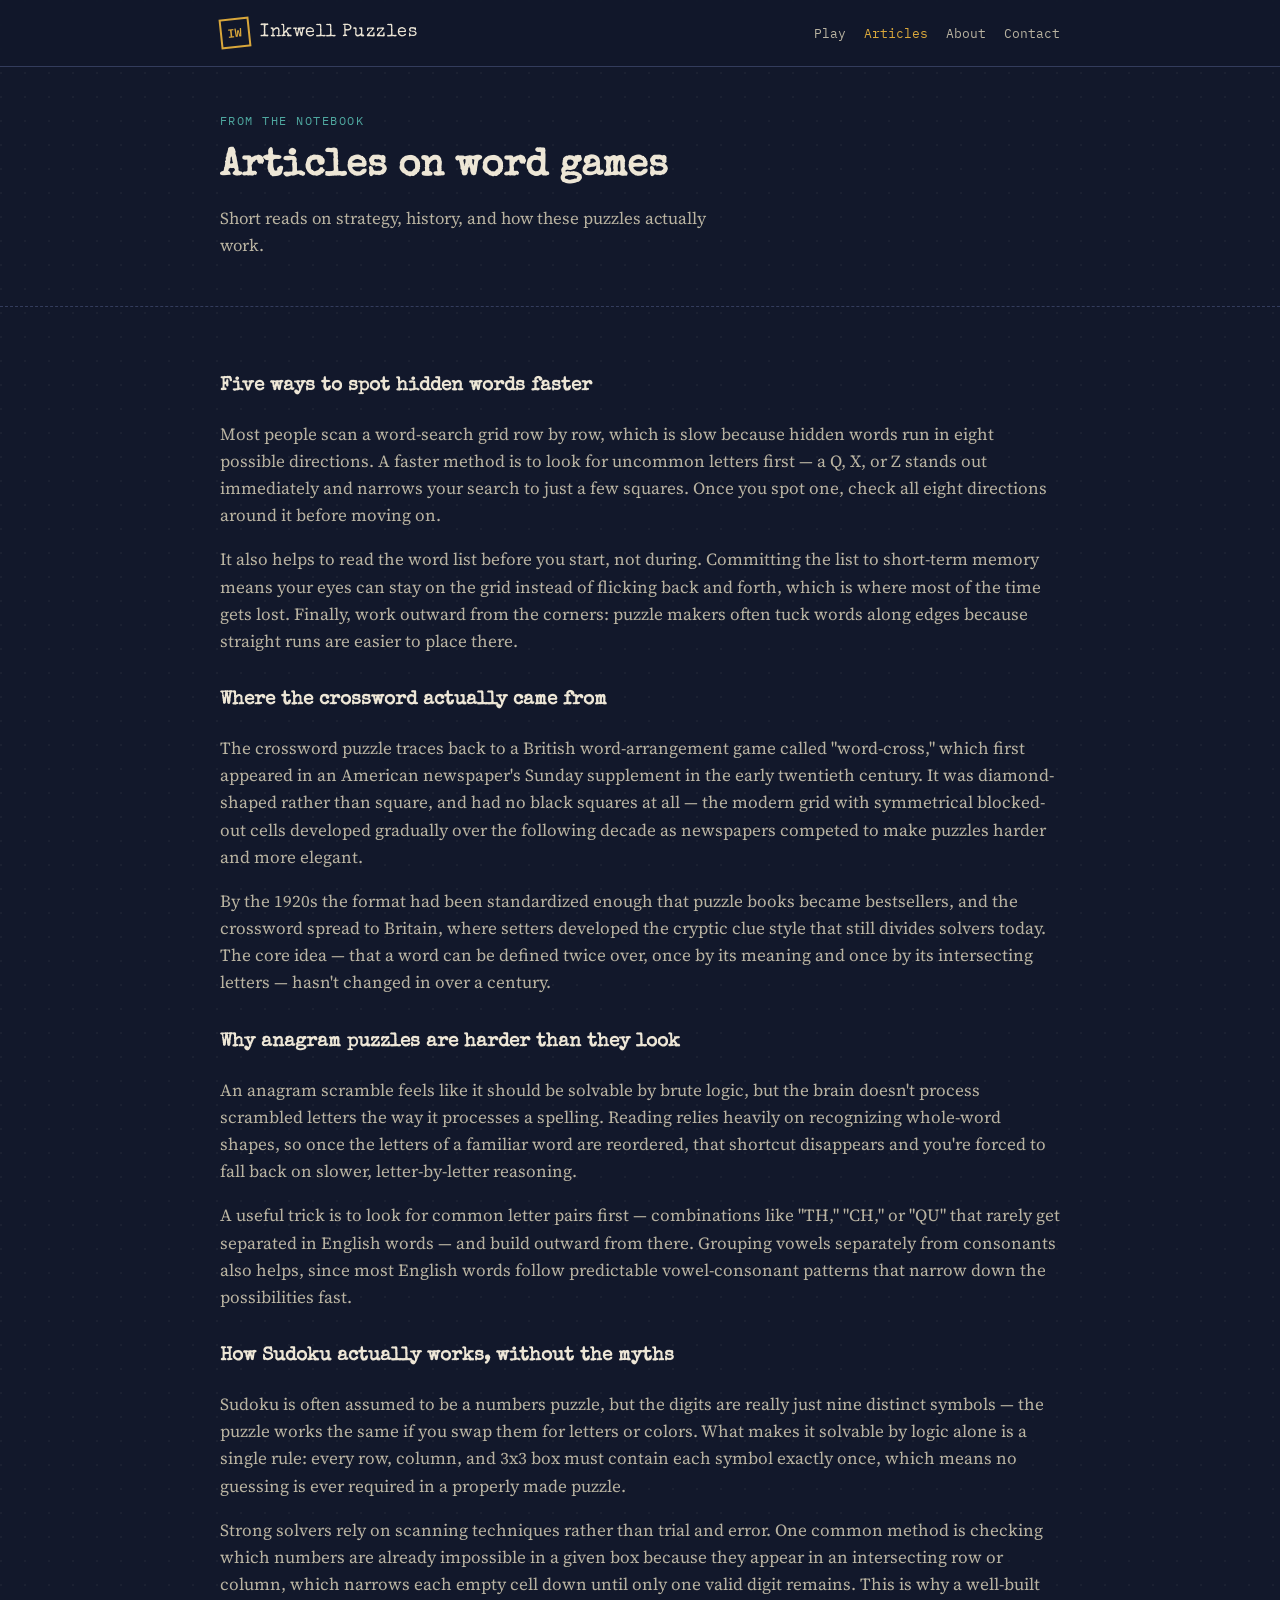
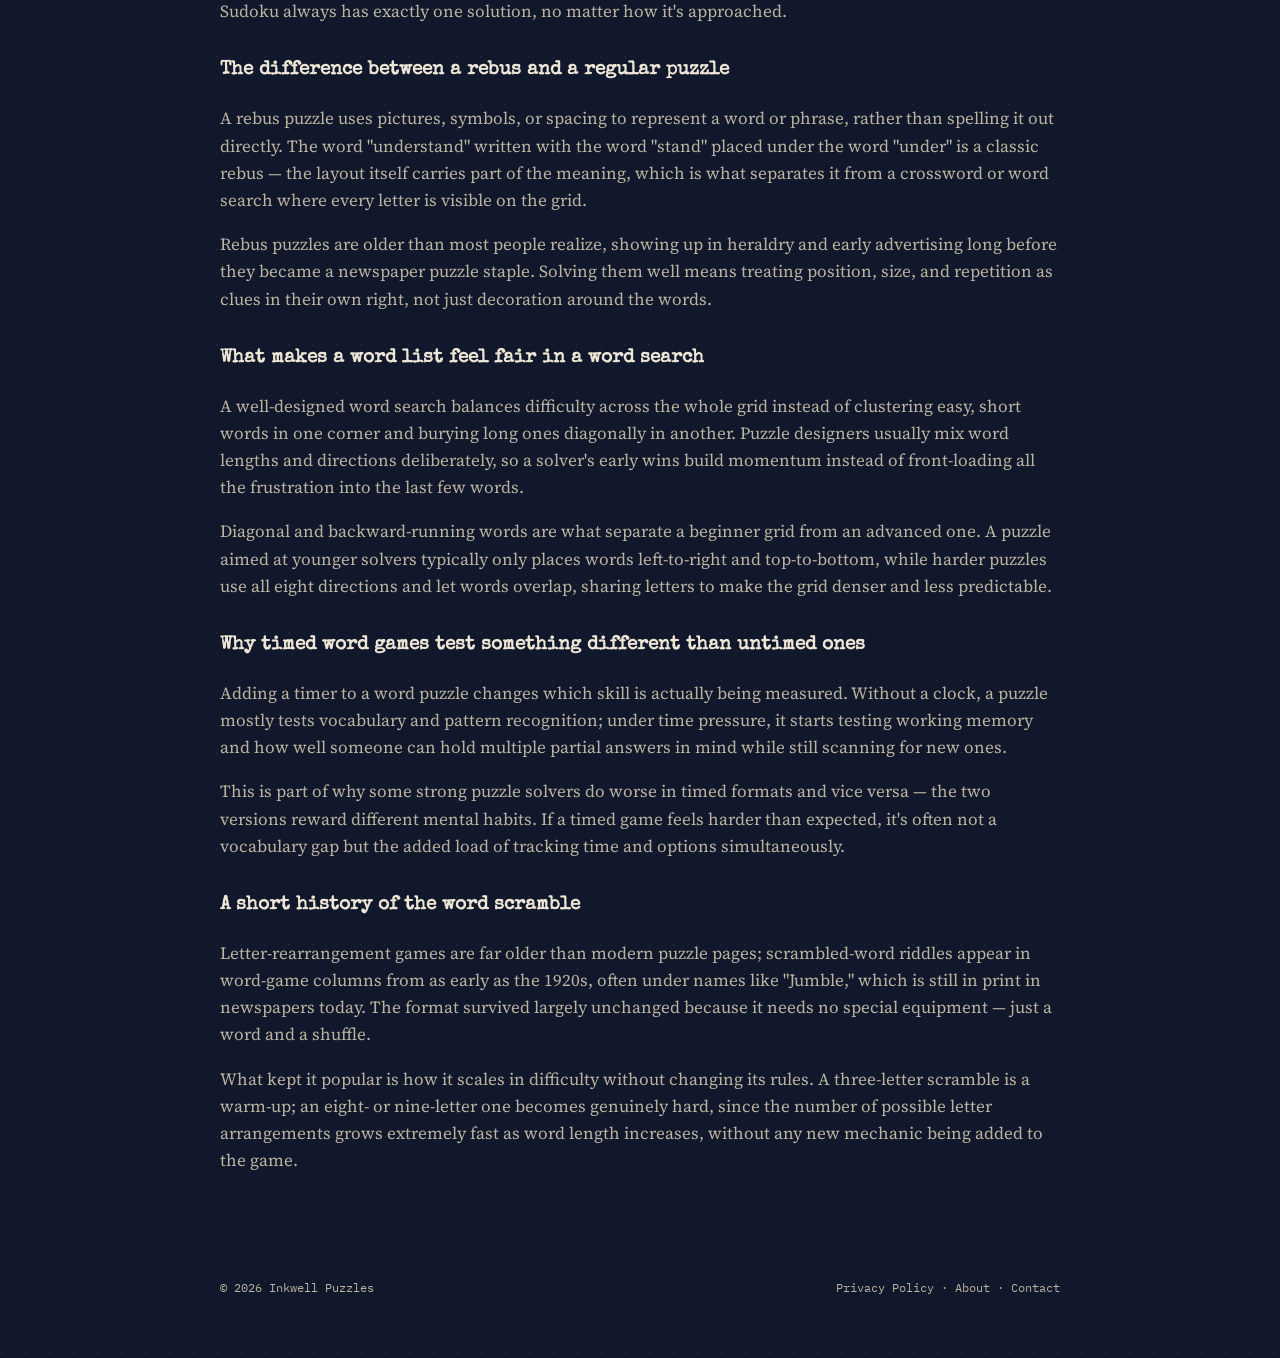
==== blog.html @ ec7075af "add" ====
<!DOCTYPE html>
<html lang="en">
<head>
<meta charset="UTF-8">
<meta name="viewport" content="width=device-width, initial-scale=1.0">
<title>Articles — Inkwell Puzzles</title>
<meta name="description" content="Tips, history, and strategy for word search, crosswords, and word-scramble puzzles.">
<link rel="stylesheet" href="style.css">
<script async src="https://pagead2.googlesyndication.com/pagead/js/adsbygoogle.js?client=ca-pub-3653361179163370" crossorigin="anonymous"></script>
</head>
<body>

<header class="site">
  <div class="wrap">
    <div class="brand"><span class="stamp">IW</span> Inkwell Puzzles</div>
    <nav class="site-nav">
      <a href="index.html">Play</a>
      <a href="blog.html" class="current">Articles</a>
      <a href="about.html">About</a>
      <a href="contact.html">Contact</a>
    </nav>
  </div>
</header>

<section class="hero" style="padding:44px 0 30px;">
  <div class="wrap">
    <div class="eyebrow">From the notebook</div>
    <h1 style="font-size:clamp(1.6rem,5vw,2.4rem);">Articles on word games</h1>
    <p>Short reads on strategy, history, and how these puzzles actually work.</p>
  </div>
</section>

<section>
  <div class="wrap">

    <article class="post">
      <h3>Five ways to spot hidden words faster</h3>
      <p>Most people scan a word-search grid row by row, which is slow because hidden words run in eight possible directions. A faster method is to look for uncommon letters first — a Q, X, or Z stands out immediately and narrows your search to just a few squares. Once you spot one, check all eight directions around it before moving on.</p>
      <p>It also helps to read the word list before you start, not during. Committing the list to short-term memory means your eyes can stay on the grid instead of flicking back and forth, which is where most of the time gets lost. Finally, work outward from the corners: puzzle makers often tuck words along edges because straight runs are easier to place there.</p>
    </article>

    <article class="post">
      <h3>Where the crossword actually came from</h3>
      <p>The crossword puzzle traces back to a British word-arrangement game called "word-cross," which first appeared in an American newspaper's Sunday supplement in the early twentieth century. It was diamond-shaped rather than square, and had no black squares at all — the modern grid with symmetrical blocked-out cells developed gradually over the following decade as newspapers competed to make puzzles harder and more elegant.</p>
      <p>By the 1920s the format had been standardized enough that puzzle books became bestsellers, and the crossword spread to Britain, where setters developed the cryptic clue style that still divides solvers today. The core idea — that a word can be defined twice over, once by its meaning and once by its intersecting letters — hasn't changed in over a century.</p>
    </article>

    <article class="post">
      <h3>Why anagram puzzles are harder than they look</h3>
      <p>An anagram scramble feels like it should be solvable by brute logic, but the brain doesn't process scrambled letters the way it processes a spelling. Reading relies heavily on recognizing whole-word shapes, so once the letters of a familiar word are reordered, that shortcut disappears and you're forced to fall back on slower, letter-by-letter reasoning.</p>
      <p>A useful trick is to look for common letter pairs first — combinations like "TH," "CH," or "QU" that rarely get separated in English words — and build outward from there. Grouping vowels separately from consonants also helps, since most English words follow predictable vowel-consonant patterns that narrow down the possibilities fast.</p>
    </article>

    <article class="post">
      <h3>How Sudoku actually works, without the myths</h3>
      <p>Sudoku is often assumed to be a numbers puzzle, but the digits are really just nine distinct symbols — the puzzle works the same if you swap them for letters or colors. What makes it solvable by logic alone is a single rule: every row, column, and 3x3 box must contain each symbol exactly once, which means no guessing is ever required in a properly made puzzle.</p>
      <p>Strong solvers rely on scanning techniques rather than trial and error. One common method is checking which numbers are already impossible in a given box because they appear in an intersecting row or column, which narrows each empty cell down until only one valid digit remains. This is why a well-built Sudoku always has exactly one solution, no matter how it's approached.</p>
    </article>

    <article class="post">
      <h3>The difference between a rebus and a regular puzzle</h3>
      <p>A rebus puzzle uses pictures, symbols, or spacing to represent a word or phrase, rather than spelling it out directly. The word "understand" written with the word "stand" placed under the word "under" is a classic rebus — the layout itself carries part of the meaning, which is what separates it from a crossword or word search where every letter is visible on the grid.</p>
      <p>Rebus puzzles are older than most people realize, showing up in heraldry and early advertising long before they became a newspaper puzzle staple. Solving them well means treating position, size, and repetition as clues in their own right, not just decoration around the words.</p>
    </article>

    <article class="post">
      <h3>What makes a word list feel fair in a word search</h3>
      <p>A well-designed word search balances difficulty across the whole grid instead of clustering easy, short words in one corner and burying long ones diagonally in another. Puzzle designers usually mix word lengths and directions deliberately, so a solver's early wins build momentum instead of front-loading all the frustration into the last few words.</p>
      <p>Diagonal and backward-running words are what separate a beginner grid from an advanced one. A puzzle aimed at younger solvers typically only places words left-to-right and top-to-bottom, while harder puzzles use all eight directions and let words overlap, sharing letters to make the grid denser and less predictable.</p>
    </article>

    <article class="post">
      <h3>Why timed word games test something different than untimed ones</h3>
      <p>Adding a timer to a word puzzle changes which skill is actually being measured. Without a clock, a puzzle mostly tests vocabulary and pattern recognition; under time pressure, it starts testing working memory and how well someone can hold multiple partial answers in mind while still scanning for new ones.</p>
      <p>This is part of why some strong puzzle solvers do worse in timed formats and vice versa — the two versions reward different mental habits. If a timed game feels harder than expected, it's often not a vocabulary gap but the added load of tracking time and options simultaneously.</p>
    </article>

    <article class="post">
      <h3>A short history of the word scramble</h3>
      <p>Letter-rearrangement games are far older than modern puzzle pages; scrambled-word riddles appear in word-game columns from as early as the 1920s, often under names like "Jumble," which is still in print in newspapers today. The format survived largely unchanged because it needs no special equipment — just a word and a shuffle.</p>
      <p>What kept it popular is how it scales in difficulty without changing its rules. A three-letter scramble is a warm-up; an eight- or nine-letter one becomes genuinely hard, since the number of possible letter arrangements grows extremely fast as word length increases, without any new mechanic being added to the game.</p>
    </article>

  </div>
</section>

<footer class="site">
  <div class="wrap" style="display:flex; justify-content:space-between; width:100%; flex-wrap:wrap; gap:10px;">
    <span>© 2026 Inkwell Puzzles</span>
    <span><a href="privacy.html">Privacy Policy</a> · <a href="about.html">About</a> · <a href="contact.html">Contact</a></span>
  </div>
</footer>

</body>
</html>
---- style.css ----
/* ============================================
   INKWELL PUZZLES — Design tokens
   Ink navy paper, goldenrod ink accent,
   typewriter display + serif body
   ============================================ */

@import url('https://fonts.googleapis.com/css2?family=Special+Elite&family=Source+Serif+4:ital,wght@0,400;0,600;0,700;1,400&family=IBM+Plex+Mono:wght@400;500;600&display=swap');

:root{
  --ink:        #12182B;   /* near-black navy background */
  --ink-2:      #1B2440;   /* card / raised surface */
  --paper:      #EDE6D6;   /* off-white parchment text */
  --paper-dim:  #B9B3A1;   /* muted parchment for secondary text */
  --gold:       #D9A73B;   /* primary accent — ink stamp gold */
  --teal:       #4FA8A0;   /* secondary accent — category tag */
  --crimson:    #C1443C;   /* alert / timer / wrong answer */
  --rule:       #333C5C;   /* hairline dividers */

  --display: 'Special Elite', 'Courier New', monospace;
  --body:    'Source Serif 4', Georgia, serif;
  --mono:    'IBM Plex Mono', monospace;
}

*{ box-sizing: border-box; }

html{ scroll-behavior: smooth; }

body{
  margin:0;
  background:
    radial-gradient(circle at 1px 1px, rgba(237,230,214,0.045) 1px, transparent 0) 0 0/24px 24px,
    var(--ink);
  color: var(--paper);
  font-family: var(--body);
  font-size: 17px;
  line-height: 1.6;
  -webkit-font-smoothing: antialiased;
}

a{ color: var(--gold); text-decoration: none; }
a:hover{ text-decoration: underline; }
a:focus-visible, button:focus-visible, input:focus-visible{
  outline: 2px solid var(--teal);
  outline-offset: 3px;
}

@media (prefers-reduced-motion: reduce){
  *{ animation-duration: 0.001ms !important; animation-iteration-count: 1 !important; transition-duration: 0.001ms !important; }
}

/* ---------- Layout shell ---------- */
.wrap{ max-width: 880px; margin: 0 auto; padding: 0 20px; }

header.site{
  border-bottom: 1px solid var(--rule);
  padding: 18px 0;
  position: sticky; top: 0;
  background: rgba(18,24,43,0.92);
  backdrop-filter: blur(6px);
  z-index: 20;
}
header.site .wrap{ display:flex; align-items:center; justify-content:space-between; gap:16px; }

.brand{
  font-family: var(--display);
  font-size: 1.15rem;
  letter-spacing: 0.03em;
  color: var(--paper);
  display:flex; align-items:center; gap:10px;
}
.brand .stamp{
  display:inline-flex; align-items:center; justify-content:center;
  width:30px; height:30px;
  border:2px solid var(--gold); color: var(--gold);
  font-family: var(--mono); font-size:0.75rem; font-weight:600;
  transform: rotate(-6deg);
}

nav.site-nav{ display:flex; gap:18px; font-family: var(--mono); font-size:0.82rem; }
nav.site-nav a{ color: var(--paper-dim); }
nav.site-nav a.current, nav.site-nav a:hover{ color: var(--gold); }

/* ---------- Hero ---------- */
.hero{
  padding: 56px 0 40px;
  border-bottom: 1px dashed var(--rule);
}
.hero .eyebrow{
  font-family: var(--mono); font-size: 0.78rem; letter-spacing: 0.12em;
  color: var(--teal); text-transform: uppercase; margin-bottom: 14px;
}
.hero h1{
  font-family: var(--display);
  font-size: clamp(2rem, 6vw, 3.1rem);
  line-height: 1.15;
  margin: 0 0 16px;
  color: var(--paper);
}
.hero p{ color: var(--paper-dim); max-width: 55ch; font-size: 1.05rem; }

/* tile-flip signature animation for hero word */
.tiles{ display:inline-flex; gap:6px; margin-right: 2px; }
.tile{
  display:inline-flex; align-items:center; justify-content:center;
  width: 0.95em; height:1.05em;
  background: var(--gold); color: var(--ink);
  font-family: var(--mono); font-weight:700;
  border-radius: 2px;
  animation: flipin 0.5s ease-out both;
}
@keyframes flipin{
  from{ transform: rotateY(90deg); opacity:0; }
  to{ transform: rotateY(0deg); opacity:1; }
}

/* ---------- Sections / cards ---------- */
section{ padding: 44px 0; border-bottom: 1px solid var(--rule); }
section:last-of-type{ border-bottom:none; }

.section-head{ display:flex; align-items:baseline; justify-content:space-between; gap:12px; margin-bottom:22px; flex-wrap:wrap; }
.section-head h2{
  font-family: var(--display); font-size: 1.5rem; color: var(--paper); margin:0;
}
.tag{
  font-family: var(--mono); font-size: 0.7rem; letter-spacing:0.08em; text-transform:uppercase;
  color: var(--teal); border:1px solid var(--teal); padding:3px 8px; border-radius: 2px;
}

.card{
  background: var(--ink-2);
  border: 1px solid var(--rule);
  border-radius: 4px;
  padding: 22px;
}

/* ---------- Tabs (game switcher) ---------- */
.tabs{ display:flex; gap:8px; flex-wrap:wrap; margin-bottom:20px; }
.tab-btn{
  font-family: var(--mono); font-size:0.82rem;
  background: transparent; color: var(--paper-dim);
  border: 1px solid var(--rule); border-radius: 3px;
  padding: 9px 14px; cursor:pointer;
}
.tab-btn.active{ color: var(--ink); background: var(--gold); border-color: var(--gold); font-weight:600; }
.tab-panel{ display:none; }
.tab-panel.active{ display:block; }

/* ---------- Word Search ---------- */
#ws-grid{
  display:grid;
  gap:3px;
  max-width: 420px;
  margin: 0 auto 18px;
  user-select:none;
  touch-action: none;
}
.ws-cell{
  aspect-ratio:1;
  display:flex; align-items:center; justify-content:center;
  font-family: var(--mono); font-weight:600; font-size: clamp(0.75rem,3.2vw,1rem);
  background: var(--ink); color: var(--paper);
  border:1px solid var(--rule); border-radius:2px; cursor:pointer;
}
.ws-cell.selected{ background: var(--teal); color: var(--ink); }
.ws-cell.found{ background: var(--gold); color: var(--ink); }

#ws-wordlist{ display:flex; flex-wrap:wrap; gap:8px; justify-content:center; font-family:var(--mono); font-size:0.82rem; }
#ws-wordlist span{ padding:4px 9px; border:1px solid var(--rule); border-radius:3px; color: var(--paper-dim); }
#ws-wordlist span.done{ text-decoration: line-through; color: var(--gold); border-color: var(--gold); }

/* ---------- Scramble ---------- */
.scramble-word{
  font-family: var(--mono); font-size: clamp(1.6rem,6vw,2.4rem); letter-spacing:0.2em;
  color: var(--gold); text-align:center; margin: 10px 0 6px;
}
.scramble-hint{ text-align:center; color: var(--paper-dim); font-size:0.9rem; margin-bottom:18px; }
.scramble-form{ display:flex; gap:10px; max-width:340px; margin:0 auto; }

/* ---------- Quiz ---------- */
.quiz-q{ font-size:1.08rem; margin-bottom:16px; }
.quiz-options{ display:grid; gap:10px; }
.quiz-opt{
  text-align:left; font-family: var(--body); font-size:1rem;
  background: var(--ink); color: var(--paper);
  border:1px solid var(--rule); border-radius:3px; padding:12px 14px; cursor:pointer;
}
.quiz-opt:hover{ border-color: var(--teal); }
.quiz-opt.correct{ background: var(--gold); color: var(--ink); border-color: var(--gold); }
.quiz-opt.wrong{ background: var(--crimson); color: var(--paper); border-color: var(--crimson); }

/* ---------- Shared bits ---------- */
input[type=text]{
  flex:1; background: var(--ink); border:1px solid var(--rule); color: var(--paper);
  font-family: var(--mono); font-size:1rem; padding: 11px 12px; border-radius:3px;
}
button.primary{
  font-family: var(--mono); font-weight:600; font-size:0.9rem;
  background: var(--gold); color: var(--ink); border:none; border-radius:3px;
  padding: 11px 18px; cursor:pointer;
}
button.primary:hover{ filter: brightness(1.08); }
button.ghost{
  font-family: var(--mono); font-size:0.82rem;
  background: transparent; color: var(--paper-dim); border:1px solid var(--rule);
  border-radius:3px; padding:9px 14px; cursor:pointer;
}

.status-row{ display:flex; justify-content:space-between; align-items:center; margin: 16px 0; font-family:var(--mono); font-size:0.85rem; color: var(--paper-dim); }
.status-row .timer{ color: var(--crimson); }
.status-row .score{ color: var(--gold); }

.win-banner{
  display:none; text-align:center; font-family: var(--display);
  color: var(--gold); font-size:1.2rem; margin-top:16px;
}
.win-banner.show{ display:block; }

article.post h3{ font-family: var(--display); color: var(--paper); font-size:1.2rem; }
article.post{ margin-bottom: 30px; }
article.post p{ color: var(--paper-dim); }

footer.site{
  padding: 30px 0 60px; color: var(--paper-dim); font-family: var(--mono); font-size:0.78rem;
  display:flex; justify-content:space-between; flex-wrap:wrap; gap:10px;
}
footer.site a{ color: var(--paper-dim); }

@media (max-width: 560px){
  nav.site-nav{ gap:12px; }
  .scramble-form{ flex-direction:column; }
}
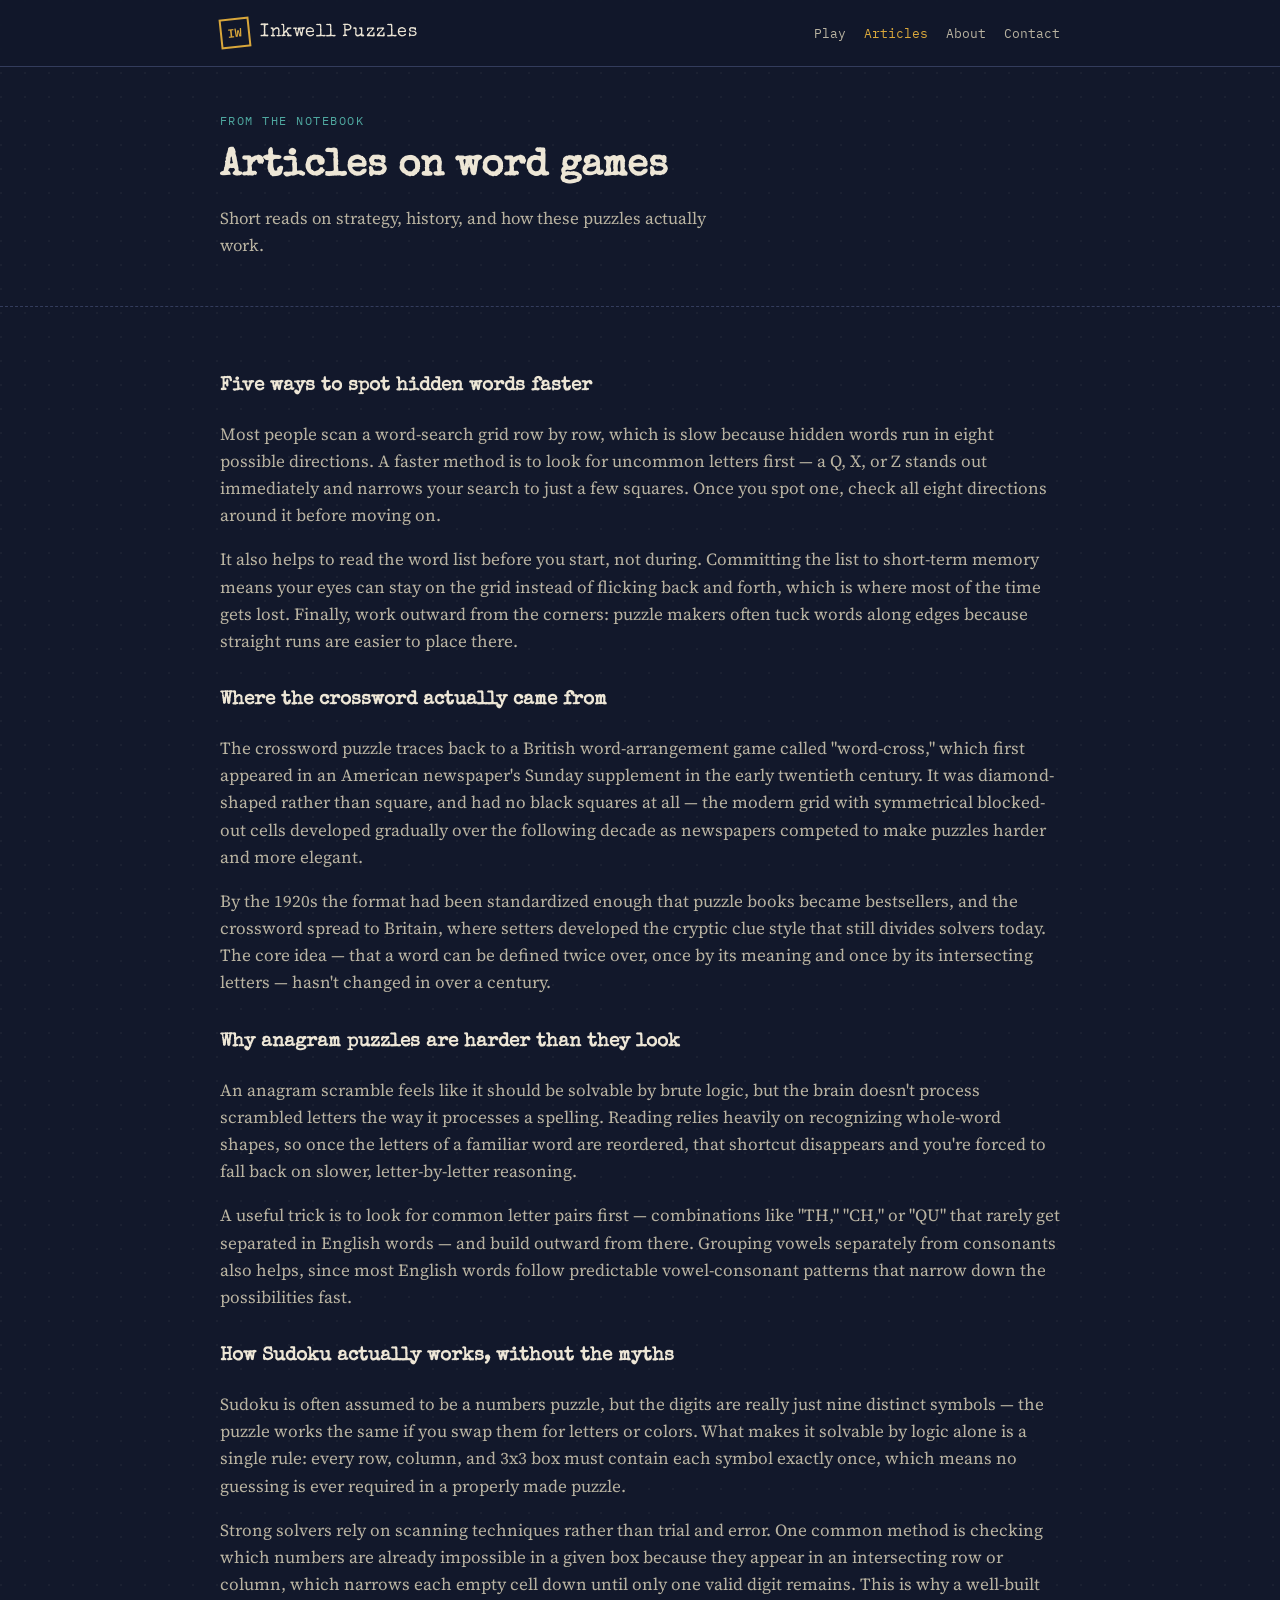
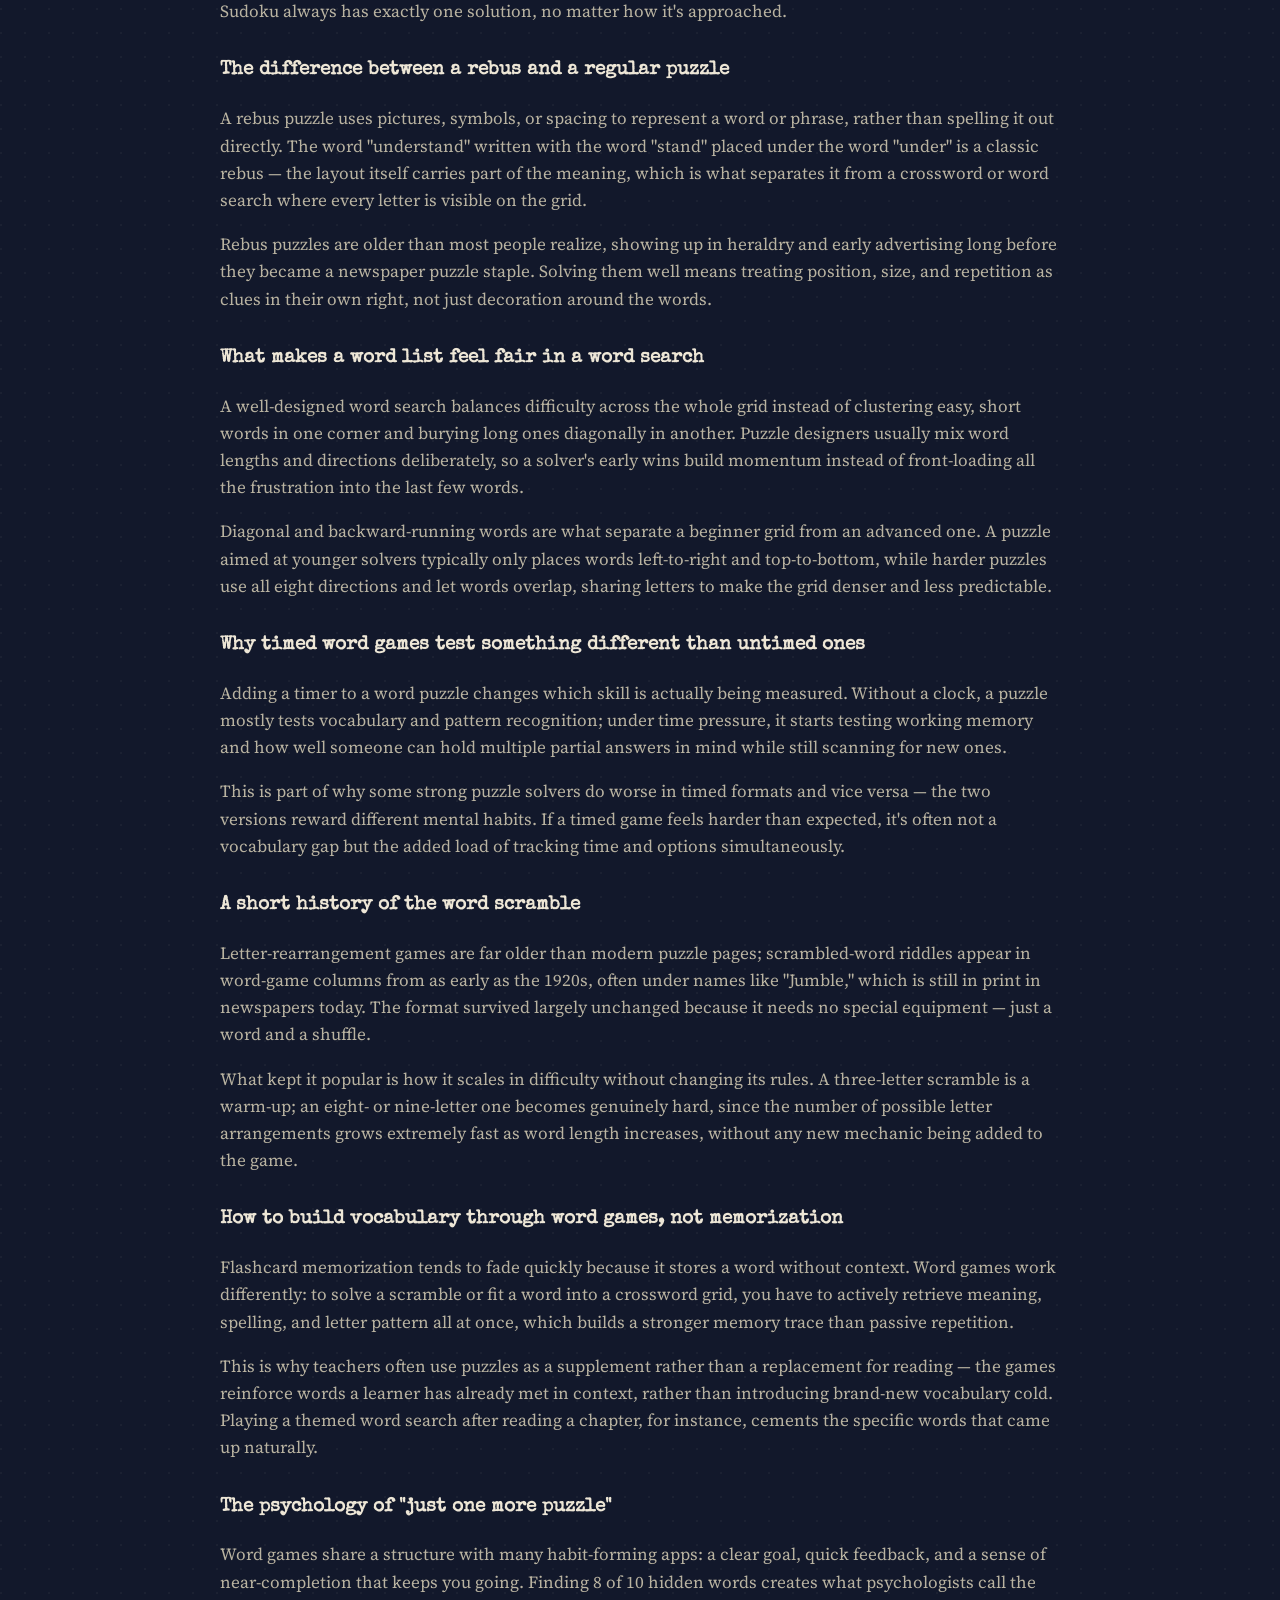
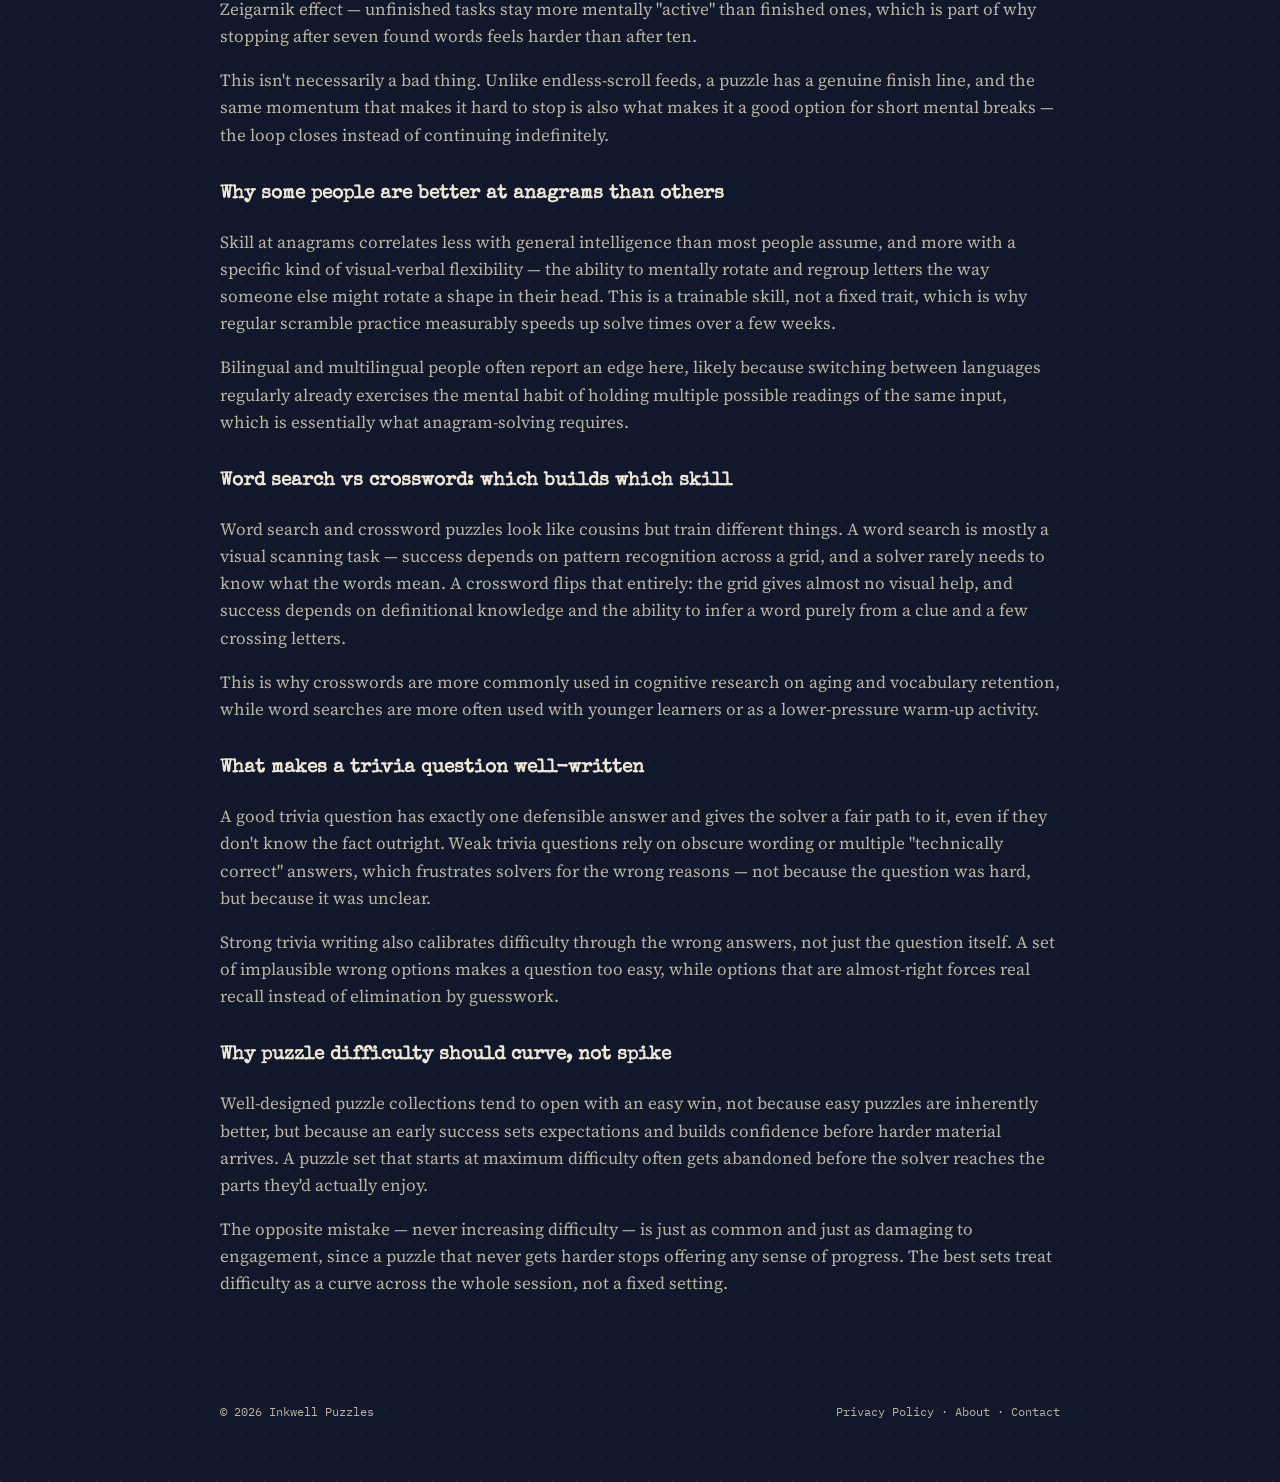
==== commit 7dbe8aa1: "Blog" ====
--- a/blog.html
+++ b/blog.html
@@ -81,6 +81,42 @@
       <p>What kept it popular is how it scales in difficulty without changing its rules. A three-letter scramble is a warm-up; an eight- or nine-letter one becomes genuinely hard, since the number of possible letter arrangements grows extremely fast as word length increases, without any new mechanic being added to the game.</p>
     </article>
 
+    <article class="post">
+      <h3>How to build vocabulary through word games, not memorization</h3>
+      <p>Flashcard memorization tends to fade quickly because it stores a word without context. Word games work differently: to solve a scramble or fit a word into a crossword grid, you have to actively retrieve meaning, spelling, and letter pattern all at once, which builds a stronger memory trace than passive repetition.</p>
+      <p>This is why teachers often use puzzles as a supplement rather than a replacement for reading — the games reinforce words a learner has already met in context, rather than introducing brand-new vocabulary cold. Playing a themed word search after reading a chapter, for instance, cements the specific words that came up naturally.</p>
+    </article>
+
+    <article class="post">
+      <h3>The psychology of "just one more puzzle"</h3>
+      <p>Word games share a structure with many habit-forming apps: a clear goal, quick feedback, and a sense of near-completion that keeps you going. Finding 8 of 10 hidden words creates what psychologists call the Zeigarnik effect — unfinished tasks stay more mentally "active" than finished ones, which is part of why stopping after seven found words feels harder than after ten.</p>
+      <p>This isn't necessarily a bad thing. Unlike endless-scroll feeds, a puzzle has a genuine finish line, and the same momentum that makes it hard to stop is also what makes it a good option for short mental breaks — the loop closes instead of continuing indefinitely.</p>
+    </article>
+
+    <article class="post">
+      <h3>Why some people are better at anagrams than others</h3>
+      <p>Skill at anagrams correlates less with general intelligence than most people assume, and more with a specific kind of visual-verbal flexibility — the ability to mentally rotate and regroup letters the way someone else might rotate a shape in their head. This is a trainable skill, not a fixed trait, which is why regular scramble practice measurably speeds up solve times over a few weeks.</p>
+      <p>Bilingual and multilingual people often report an edge here, likely because switching between languages regularly already exercises the mental habit of holding multiple possible readings of the same input, which is essentially what anagram-solving requires.</p>
+    </article>
+
+    <article class="post">
+      <h3>Word search vs crossword: which builds which skill</h3>
+      <p>Word search and crossword puzzles look like cousins but train different things. A word search is mostly a visual scanning task — success depends on pattern recognition across a grid, and a solver rarely needs to know what the words mean. A crossword flips that entirely: the grid gives almost no visual help, and success depends on definitional knowledge and the ability to infer a word purely from a clue and a few crossing letters.</p>
+      <p>This is why crosswords are more commonly used in cognitive research on aging and vocabulary retention, while word searches are more often used with younger learners or as a lower-pressure warm-up activity.</p>
+    </article>
+
+    <article class="post">
+      <h3>What makes a trivia question well-written</h3>
+      <p>A good trivia question has exactly one defensible answer and gives the solver a fair path to it, even if they don't know the fact outright. Weak trivia questions rely on obscure wording or multiple "technically correct" answers, which frustrates solvers for the wrong reasons — not because the question was hard, but because it was unclear.</p>
+      <p>Strong trivia writing also calibrates difficulty through the wrong answers, not just the question itself. A set of implausible wrong options makes a question too easy, while options that are almost-right forces real recall instead of elimination by guesswork.</p>
+    </article>
+
+    <article class="post">
+      <h3>Why puzzle difficulty should curve, not spike</h3>
+      <p>Well-designed puzzle collections tend to open with an easy win, not because easy puzzles are inherently better, but because an early success sets expectations and builds confidence before harder material arrives. A puzzle set that starts at maximum difficulty often gets abandoned before the solver reaches the parts they'd actually enjoy.</p>
+      <p>The opposite mistake — never increasing difficulty — is just as common and just as damaging to engagement, since a puzzle that never gets harder stops offering any sense of progress. The best sets treat difficulty as a curve across the whole session, not a fixed setting.</p>
+    </article>
+
   </div>
 </section>
 
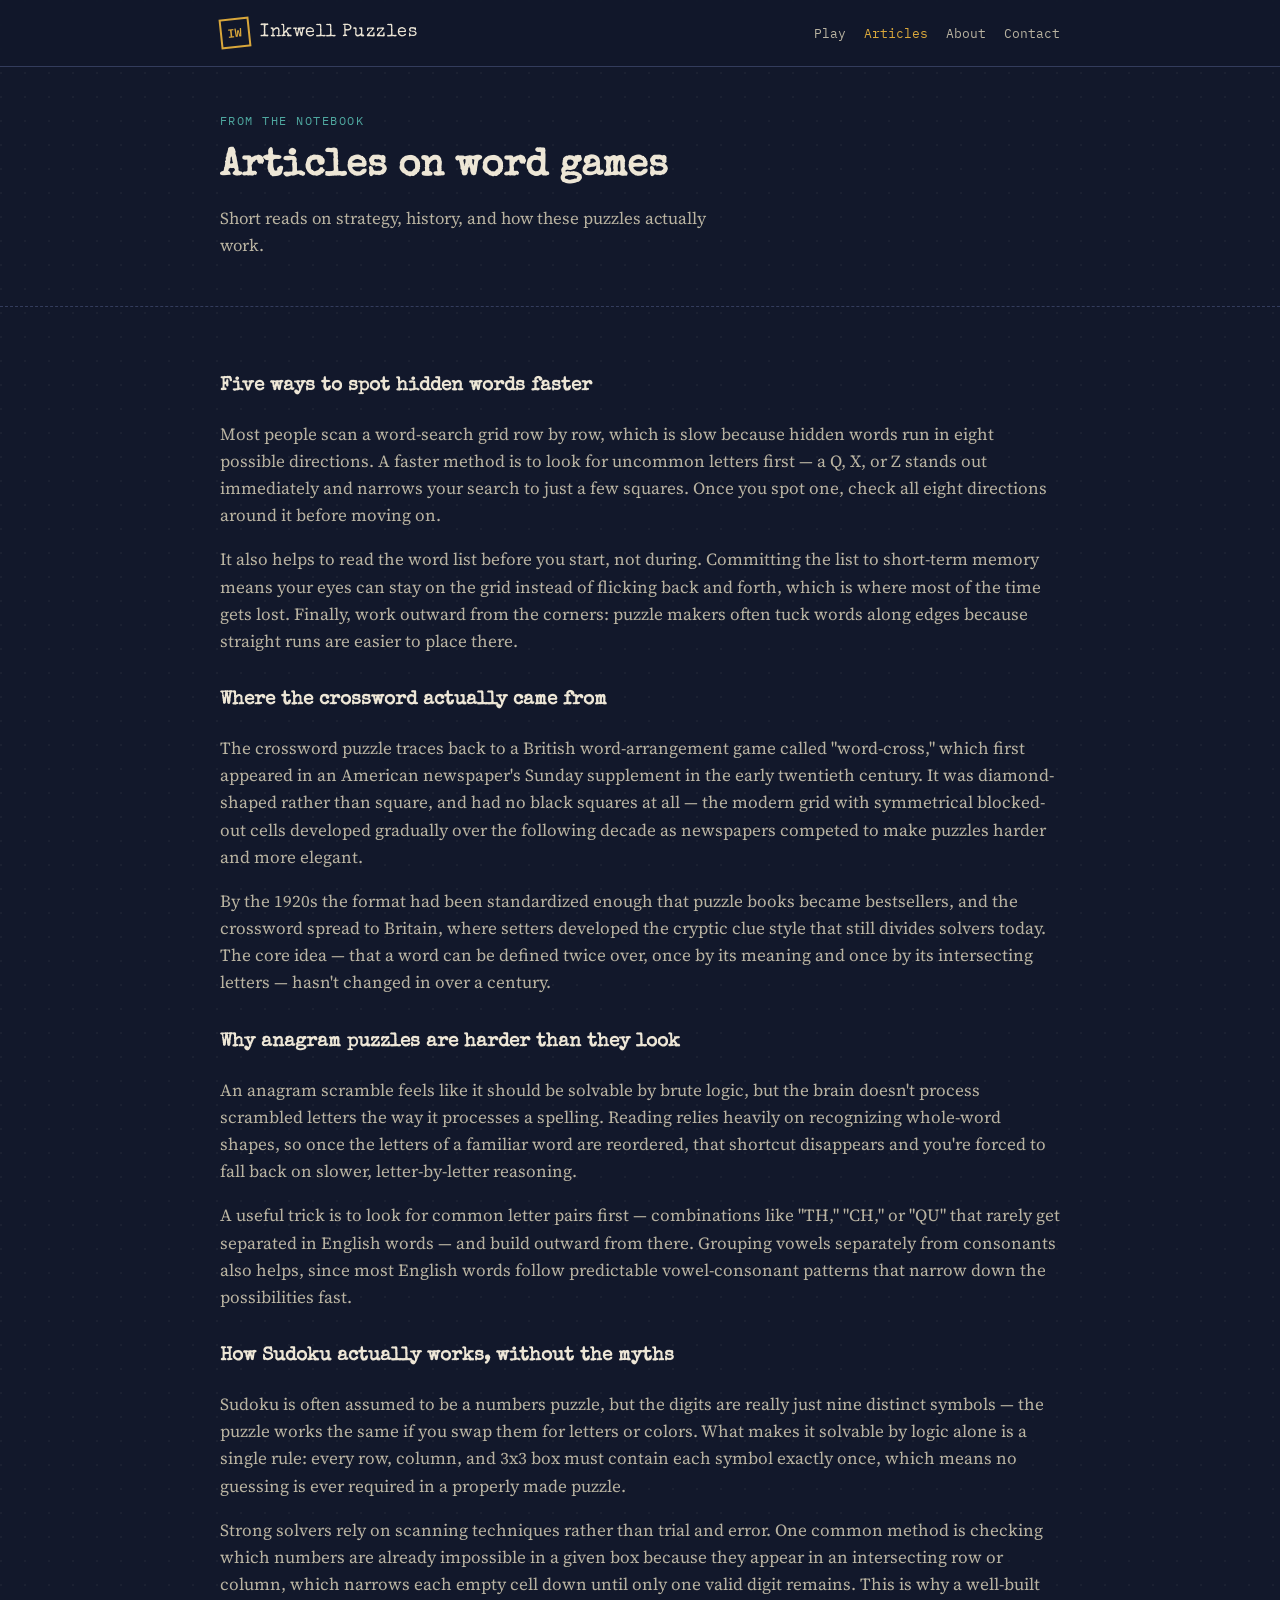
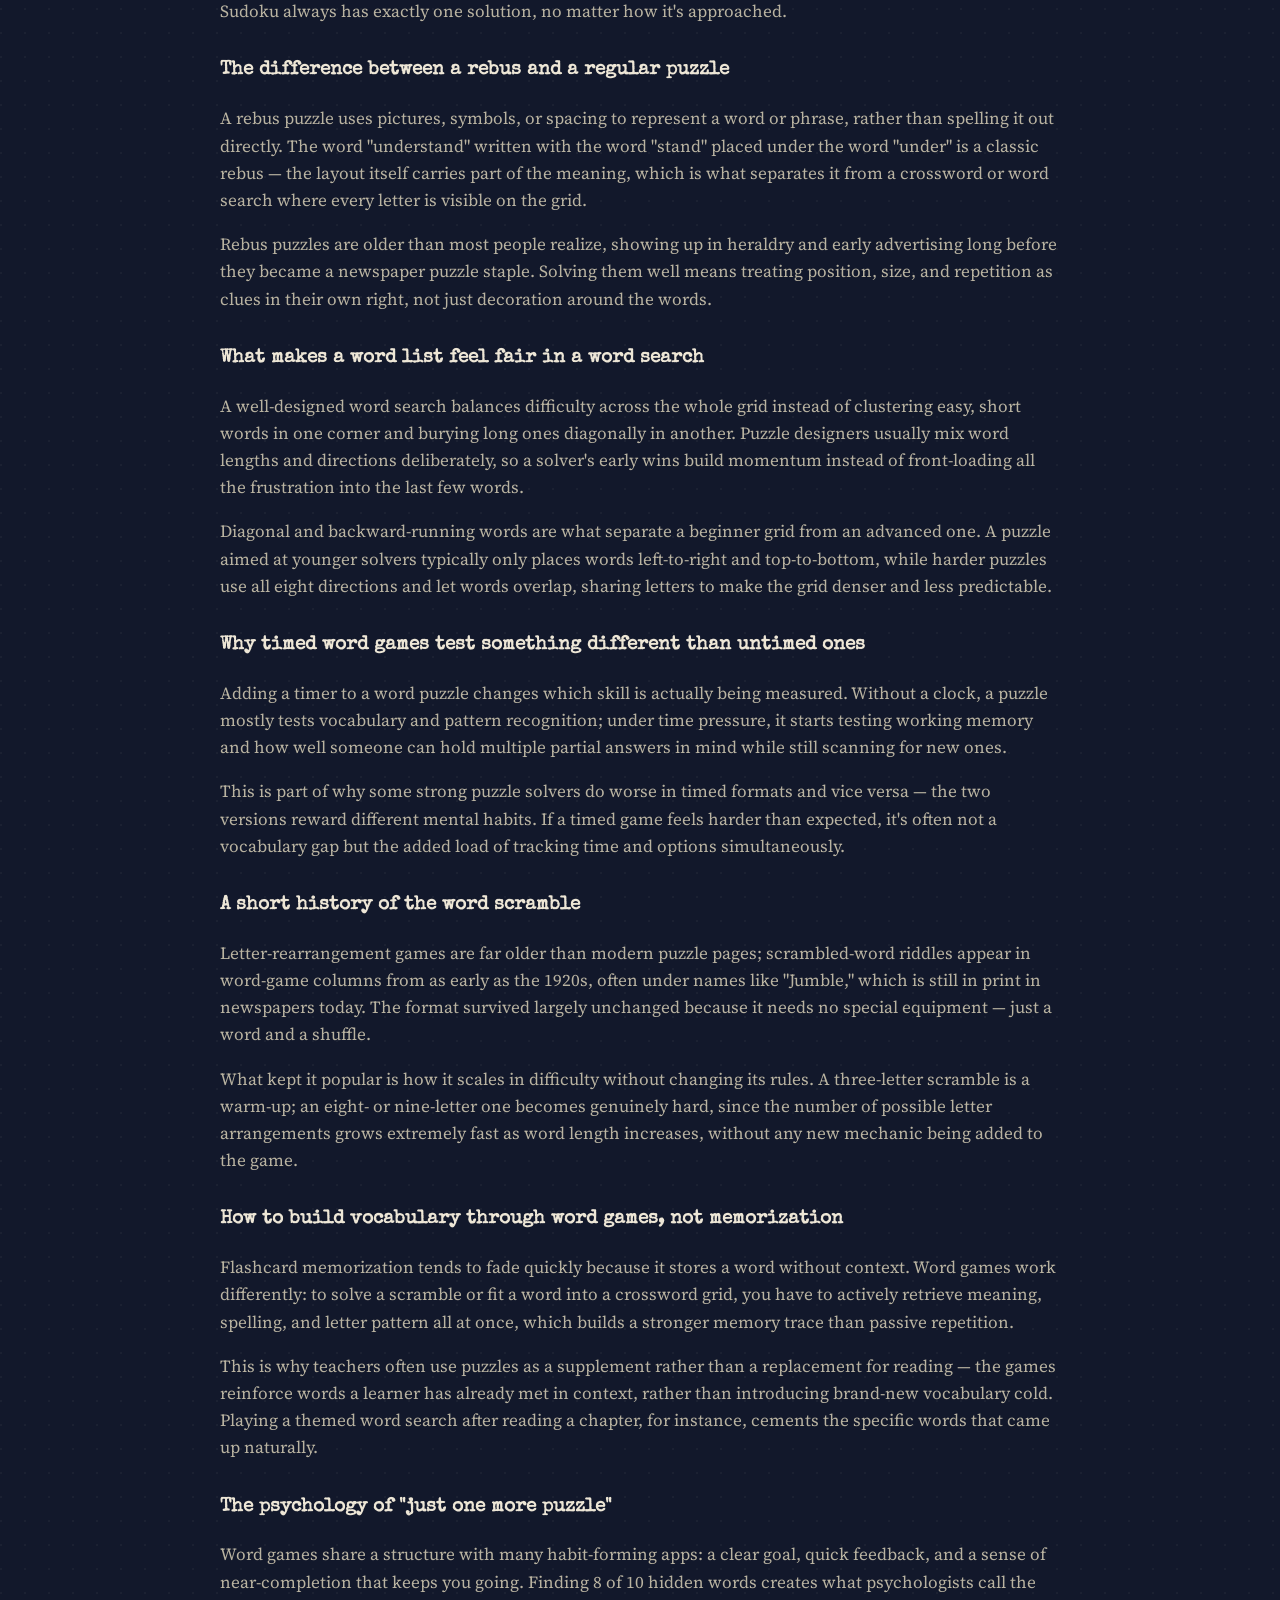
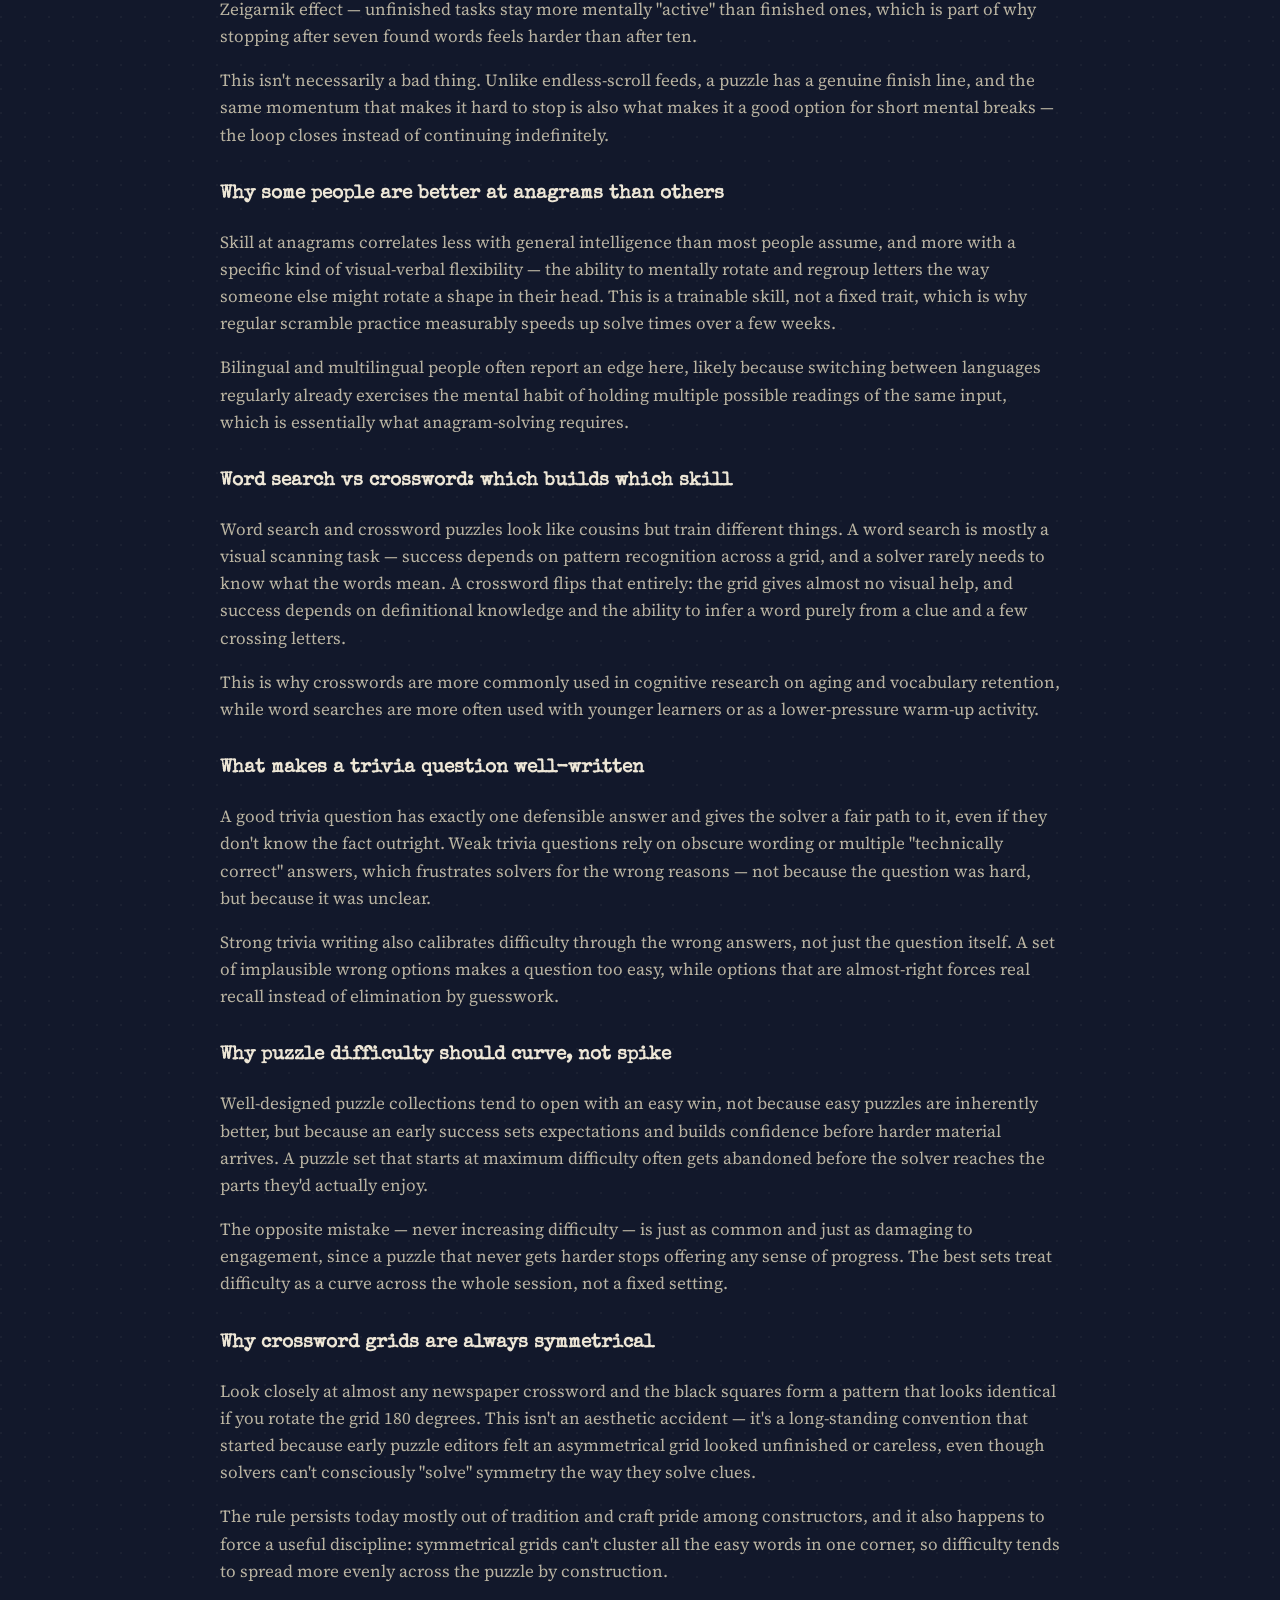
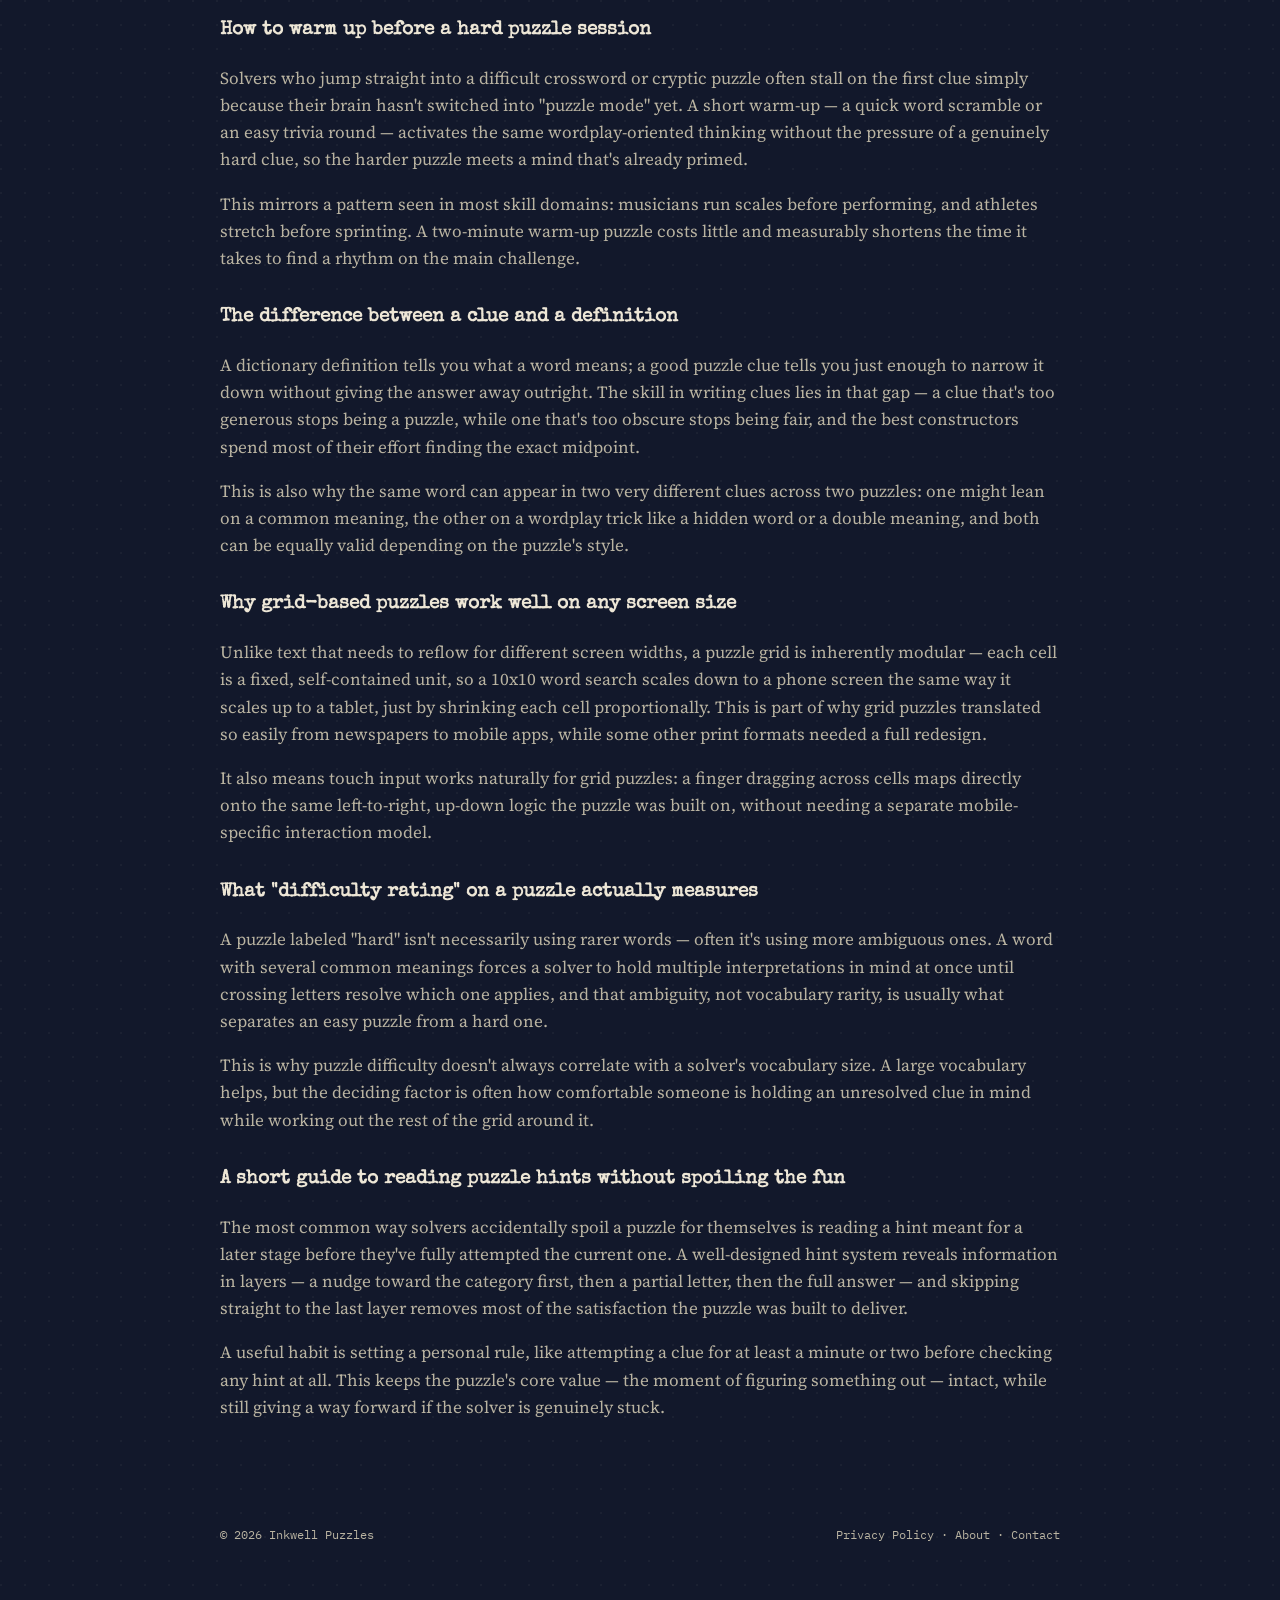
==== commit 8ec3eb66: "Blog" ====
--- a/blog.html
+++ b/blog.html
@@ -117,6 +117,42 @@
       <p>The opposite mistake — never increasing difficulty — is just as common and just as damaging to engagement, since a puzzle that never gets harder stops offering any sense of progress. The best sets treat difficulty as a curve across the whole session, not a fixed setting.</p>
     </article>
 
+    <article class="post">
+      <h3>Why crossword grids are always symmetrical</h3>
+      <p>Look closely at almost any newspaper crossword and the black squares form a pattern that looks identical if you rotate the grid 180 degrees. This isn't an aesthetic accident — it's a long-standing convention that started because early puzzle editors felt an asymmetrical grid looked unfinished or careless, even though solvers can't consciously "solve" symmetry the way they solve clues.</p>
+      <p>The rule persists today mostly out of tradition and craft pride among constructors, and it also happens to force a useful discipline: symmetrical grids can't cluster all the easy words in one corner, so difficulty tends to spread more evenly across the puzzle by construction.</p>
+    </article>
+
+    <article class="post">
+      <h3>How to warm up before a hard puzzle session</h3>
+      <p>Solvers who jump straight into a difficult crossword or cryptic puzzle often stall on the first clue simply because their brain hasn't switched into "puzzle mode" yet. A short warm-up — a quick word scramble or an easy trivia round — activates the same wordplay-oriented thinking without the pressure of a genuinely hard clue, so the harder puzzle meets a mind that's already primed.</p>
+      <p>This mirrors a pattern seen in most skill domains: musicians run scales before performing, and athletes stretch before sprinting. A two-minute warm-up puzzle costs little and measurably shortens the time it takes to find a rhythm on the main challenge.</p>
+    </article>
+
+    <article class="post">
+      <h3>The difference between a clue and a definition</h3>
+      <p>A dictionary definition tells you what a word means; a good puzzle clue tells you just enough to narrow it down without giving the answer away outright. The skill in writing clues lies in that gap — a clue that's too generous stops being a puzzle, while one that's too obscure stops being fair, and the best constructors spend most of their effort finding the exact midpoint.</p>
+      <p>This is also why the same word can appear in two very different clues across two puzzles: one might lean on a common meaning, the other on a wordplay trick like a hidden word or a double meaning, and both can be equally valid depending on the puzzle's style.</p>
+    </article>
+
+    <article class="post">
+      <h3>Why grid-based puzzles work well on any screen size</h3>
+      <p>Unlike text that needs to reflow for different screen widths, a puzzle grid is inherently modular — each cell is a fixed, self-contained unit, so a 10x10 word search scales down to a phone screen the same way it scales up to a tablet, just by shrinking each cell proportionally. This is part of why grid puzzles translated so easily from newspapers to mobile apps, while some other print formats needed a full redesign.</p>
+      <p>It also means touch input works naturally for grid puzzles: a finger dragging across cells maps directly onto the same left-to-right, up-down logic the puzzle was built on, without needing a separate mobile-specific interaction model.</p>
+    </article>
+
+    <article class="post">
+      <h3>What "difficulty rating" on a puzzle actually measures</h3>
+      <p>A puzzle labeled "hard" isn't necessarily using rarer words — often it's using more ambiguous ones. A word with several common meanings forces a solver to hold multiple interpretations in mind at once until crossing letters resolve which one applies, and that ambiguity, not vocabulary rarity, is usually what separates an easy puzzle from a hard one.</p>
+      <p>This is why puzzle difficulty doesn't always correlate with a solver's vocabulary size. A large vocabulary helps, but the deciding factor is often how comfortable someone is holding an unresolved clue in mind while working out the rest of the grid around it.</p>
+    </article>
+
+    <article class="post">
+      <h3>A short guide to reading puzzle hints without spoiling the fun</h3>
+      <p>The most common way solvers accidentally spoil a puzzle for themselves is reading a hint meant for a later stage before they've fully attempted the current one. A well-designed hint system reveals information in layers — a nudge toward the category first, then a partial letter, then the full answer — and skipping straight to the last layer removes most of the satisfaction the puzzle was built to deliver.</p>
+      <p>A useful habit is setting a personal rule, like attempting a clue for at least a minute or two before checking any hint at all. This keeps the puzzle's core value — the moment of figuring something out — intact, while still giving a way forward if the solver is genuinely stuck.</p>
+    </article>
+
   </div>
 </section>
 
